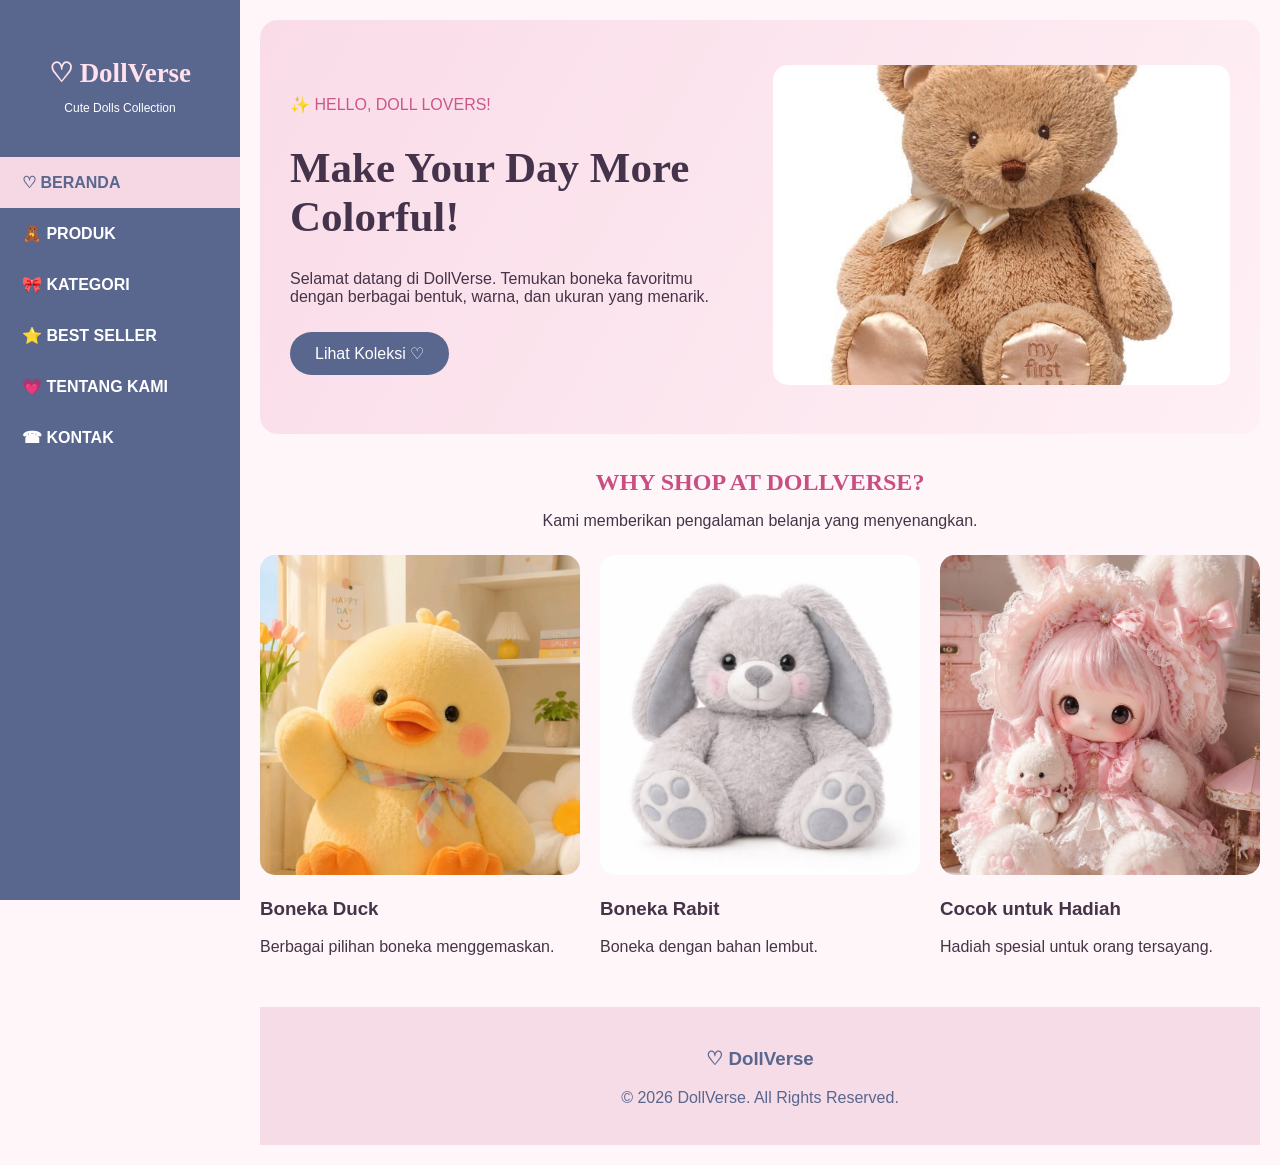
==== beranda.html @ cb657b76 "upload al" ====
<!DOCTYPE html>
<html lang="id">

<head>
    <meta charset="UTF-8">
    <meta name="viewport" content="width=device-width, initial-scale=1">
    <title>Beranda - DollVerse</title>
    <link rel="stylesheet" href="style.css">
</head>

<body>

    <div class="sidebar">
        <div class="logo">
            <h2>♡ DollVerse</h2>
            <p>Cute Dolls Collection</p>
        </div>

        <a href="beranda.html" class="active">♡ BERANDA</a>
        <a href="produk.html">🧸 PRODUK</a>
        <a href="kategori.html">🎀 KATEGORI</a>
        <a href="bestseller.html">⭐ BEST SELLER</a>
        <a href="tentang.html">💗 TENTANG KAMI</a>
        <a href="kontak.html">☎ KONTAK</a>
    </div>

    <div class="main">

        <div class="hero">
            <div class="hero-content">
                <p class="pink">✨ HELLO, DOLL LOVERS!</p>
                <h1>Make Your Day More Colorful!</h1>
                <p>
                    Selamat datang di DollVerse.
                    Temukan boneka favoritmu dengan berbagai
                    bentuk, warna, dan ukuran yang menarik.
                </p>
                <a href="produk.html" class="btn">Lihat Koleksi ♡</a>
            </div>

            <div class="hero-image">
                <img src="src/boneka beruang.jpg" alt="Boneka">
            </div>
        </div>

        <h2 class="heading">WHY SHOP AT DOLLVERSE?</h2>
        <p class="subtitle">Kami memberikan pengalaman belanja yang menyenangkan.</p>

        <div class="grid">
            <div class="hero-image  ">
                <img src="src/boneka duck.jpg" alt="Boneka">
                <h3> Boneka Duck</h3>
                <p>Berbagai pilihan boneka menggemaskan.</p>
            </div>

            <div class="hero-image">
                <img src="src/boneka rabit.jpg" alt="Boneka">
                <h3>Boneka Rabit</h3>
                <p>Boneka dengan bahan lembut.</p>
            </div>

            <div class="hero-image">
                <img src="src/Boneka.jpg" alt="Boneka">
                <h3>Cocok untuk Hadiah</h3>
                <p>Hadiah spesial untuk orang tersayang.</p>
            </div>
        </div>

        <footer>
            <h3>♡ DollVerse</h3>
            <p>© 2026 DollVerse. All Rights Reserved.</p>
        </footer>
    </div>
</body>

</html>
---- style.css ----
* {
    box-sizing: border-box;
    scroll-behavior: smooth;
}

body {
    margin: 0;
    font-family: 'Segoe UI', sans-serif;
    background: #fff6f9;
    color: #453448;
}

.sidebar {
    width: 240px;
    background: #59668e;
    color: white;
    position: fixed;
    height: 100%;
    padding-top: 15px;
    overflow-y: auto;
}

.logo {
    text-align: center;
    padding: 20px 10px 30px;
    color: #ffe0ec;
}

.logo h2 {
    font-family: Georgia, serif;
    font-size: 27px;
    margin-bottom: 5px;
}

.logo p {
    font-size: 12px;
    color: white;
}

.sidebar a {
    display: block;
    padding: 16px 22px;
    color: white;
    text-decoration: none;
    font-weight: 600;
    transition: 0.3s;
}

.sidebar a:hover,
.sidebar a.active {
    background: #f6d8e5;
    color: #59668e;
}

.main {
    margin-left: 240px;
    padding: 20px;
    min-height: 100vh;
}

.hero {
    background: linear-gradient(120deg, #f9dce8, #fff0f5);
    padding: 45px 30px;
    border-radius: 18px;
    display: flex;
    align-items: center;
    gap: 25px;
    flex-wrap: wrap;
}

.hero-content {
    flex: 1;
    min-width: 230px;
}

.hero-image {
    flex: 1;
    min-width: 230px;
}

.hero-image img {
    width: 100%;
    height: 320px;
    object-fit: cover;
    border-radius: 15px;
}

.hero h1 {
    font-family: Georgia, serif;
    font-size: 43px;
    color: #44334b;
}

.pink {
    color: #cc5688;
}

.btn {
    display: inline-block;
    background: #59668e;
    color: white;
    padding: 12px 25px;
    border-radius: 25px;
    text-decoration: none;
    margin-top: 10px;
}

.btn:hover {
    background: #c94f83;
    color: white;
}

.heading {
    text-align: center;
    color: #c94f83;
    font-family: Georgia, serif;
    margin: 35px 0 10px;
}

.subtitle {
    text-align: center;
    margin-bottom: 25px;
}

.grid {
    display: grid;
    grid-template-columns: repeat(3, 1fr);
    gap: 20px;
    margin: 25px 0;
}

.card {
    background: white;
    border-radius: 13px;
    overflow: hidden;
    box-shadow: 0 3px 12px #ead4df;
    transition: 0.3s;
}

.card:hover {
    transform: translateY(-5px);
}

.card img {
    width: 100%;
    height: 210px;
    object-fit: cover;
}

.card-info {
    padding: 15px;
}

.card-info h3 {
    color: #59445c;
}

.price {
    color: #c94f83;
    font-weight: bold;
    font-size: 18px;
}

.category-grid {
    display: grid;
    grid-template-columns: repeat(4, 1fr);
    gap: 15px;
    margin-top: 25px;
}

.category-card {
    background: #fbe2ec;
    text-align: center;
    padding: 25px 10px;
    border-radius: 15px;
}

.category-card h2 {
    font-size: 40px;
}

.about-box {
    background: #fbe2ec;
    padding: 30px;
    border-radius: 15px;
    line-height: 1.8;
}

.contact-box {
    background: #59668e;
    color: white;
    text-align: center;
    padding: 35px;
    border-radius: 15px;
}

footer {
    background: #f5dce7;
    text-align: center;
    padding: 22px;
    margin-top: 35px;
    color: #59668e;
}

@media(max-width: 850px) {
    .grid {
        grid-template-columns: repeat(2, 1fr);
    }

    .category-grid {
        grid-template-columns: repeat(2, 1fr);
    }
}

@media(max-width: 600px) {
    .sidebar {
        width: 100%;
        height: auto;
        position: relative;
    }

    .logo {
        padding: 10px;
    }

    .sidebar a {
        display: inline-block;
        padding: 12px;
        font-size: 12px;
    }

    .main {
        margin-left: 0;
        padding: 12px;
    }

    .hero h1 {
        font-size: 32px;
    }

    .grid {
        grid-template-columns: 1fr;
    }
}
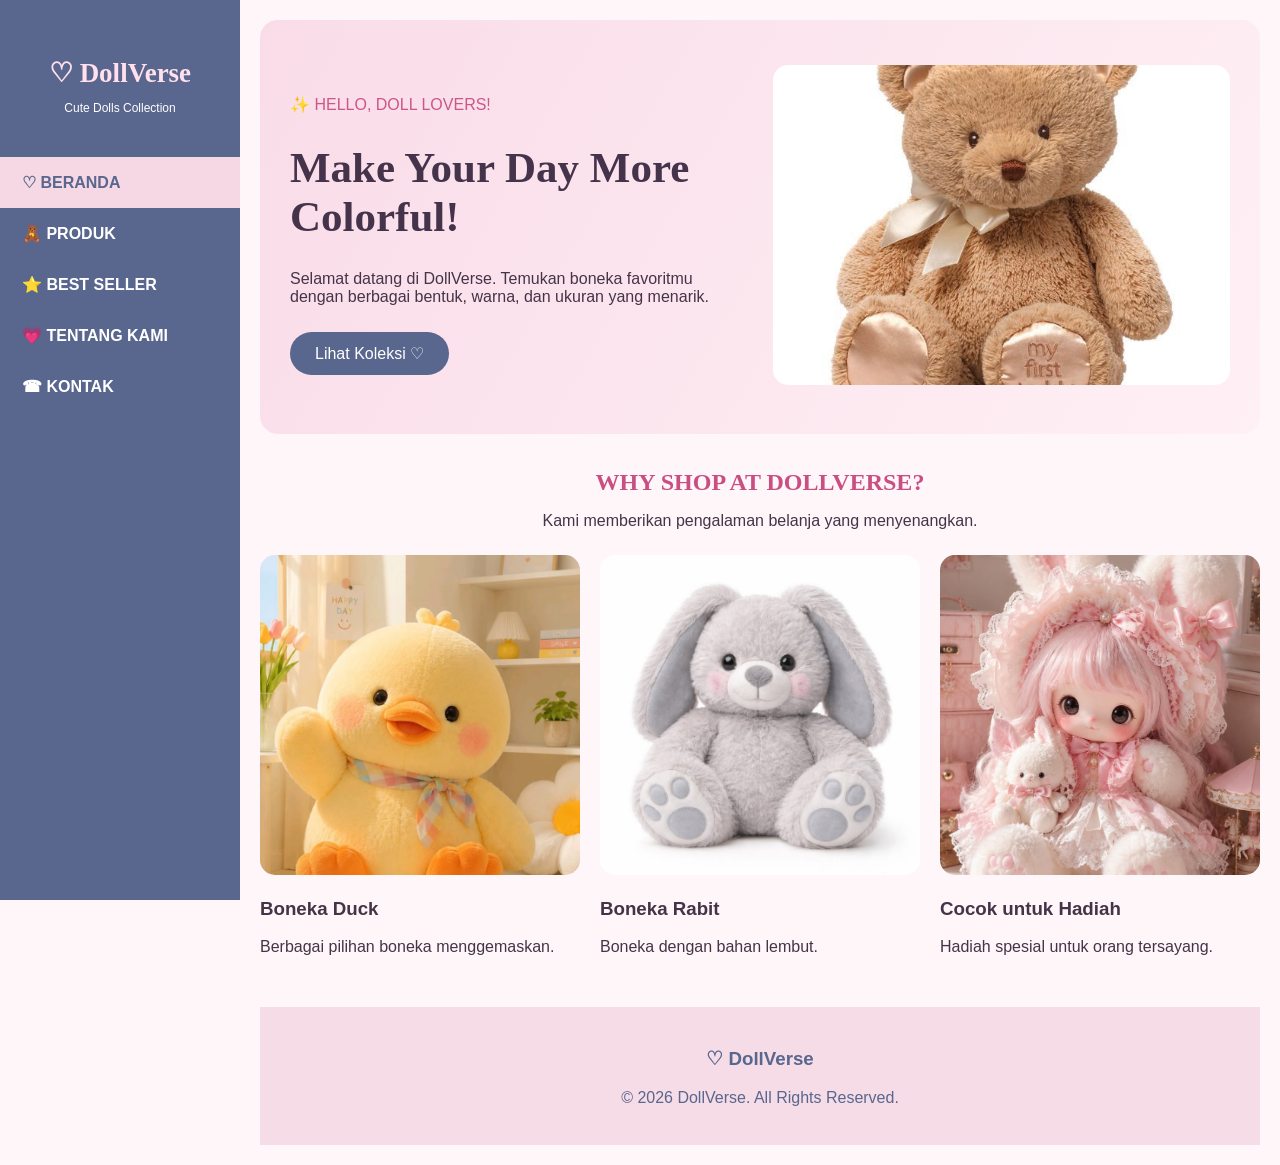
==== commit 0879c93d: "perbaiki gambar" ====
--- a/beranda.html
+++ b/beranda.html
@@ -18,7 +18,6 @@
 
         <a href="beranda.html" class="active">♡ BERANDA</a>
         <a href="produk.html">🧸 PRODUK</a>
-        <a href="kategori.html">🎀 KATEGORI</a>
         <a href="bestseller.html">⭐ BEST SELLER</a>
         <a href="tentang.html">💗 TENTANG KAMI</a>
         <a href="kontak.html">☎ KONTAK</a>
